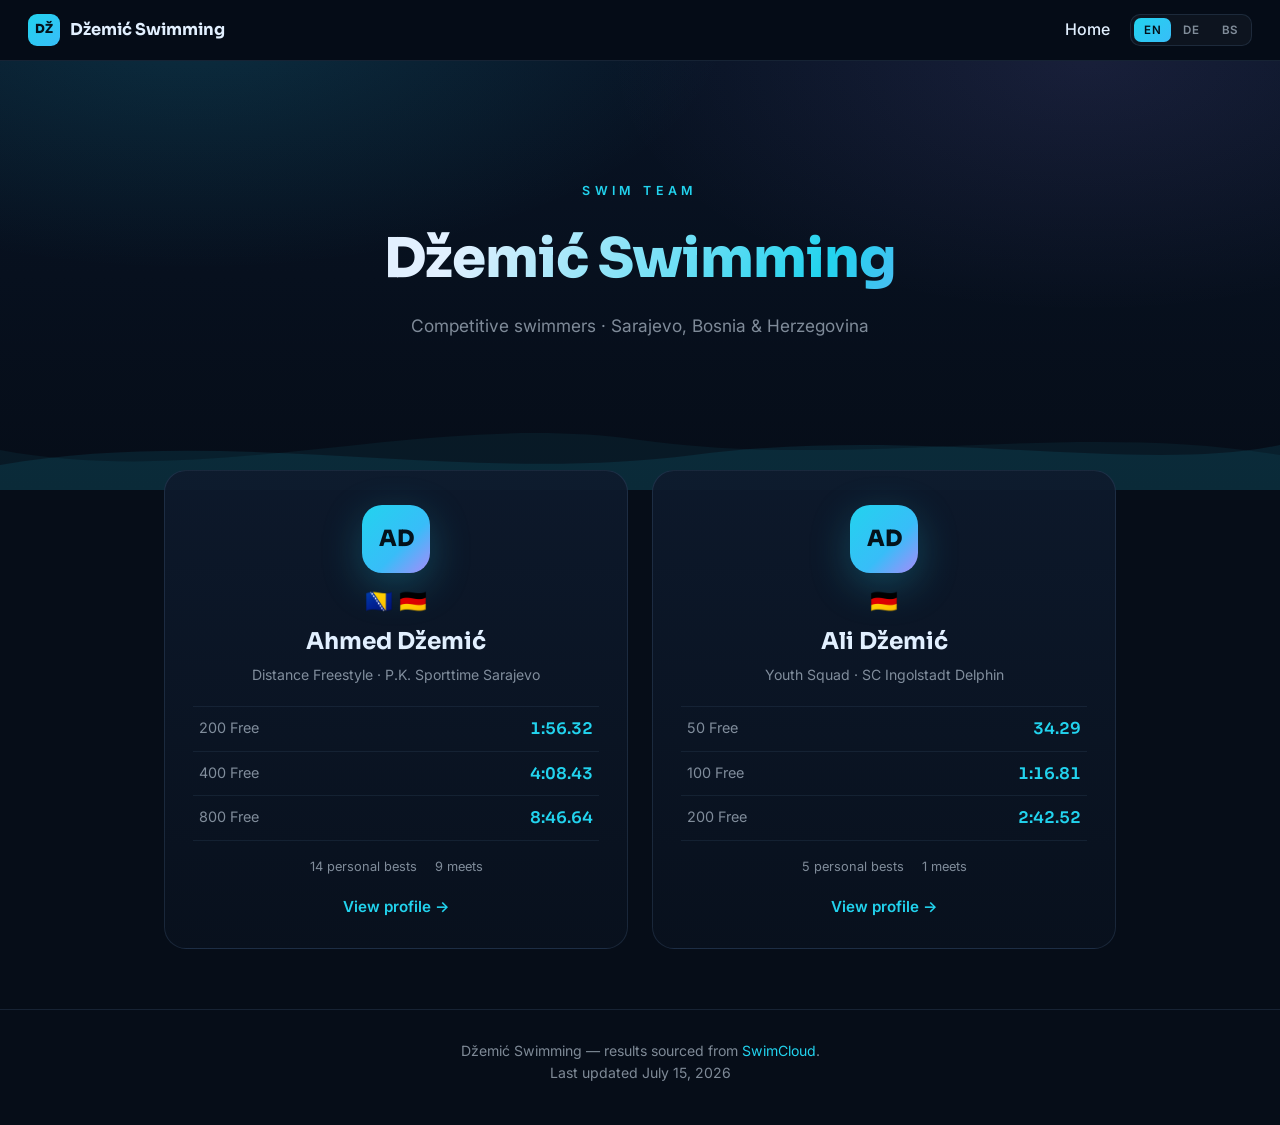
==== index.html @ b39e2da3 "🌐 Auto-deploy from swimmers repo" ====
<!DOCTYPE html>
<html lang="en">
<head>
<meta charset="UTF-8">
<meta name="viewport" content="width=device-width, initial-scale=1.0">
<title>Džemić Swimming</title>
<meta name="description" content="Džemić Swimming — Competitive swimmers · Sarajevo, Bosnia &amp; Herzegovina">
<meta property="og:title" content="Džemić Swimming">
<meta property="og:description" content="Džemić Swimming — Competitive swimmers · Sarajevo, Bosnia &amp; Herzegovina">
<link rel="icon" href="data:image/svg+xml,<svg xmlns=%22http://www.w3.org/2000/svg%22 viewBox=%220 0 100 100%22><text y=%22.9em%22 font-size=%2290%22>🏊</text></svg>">
<link rel="preconnect" href="https://fonts.googleapis.com">
<link rel="preconnect" href="https://fonts.gstatic.com" crossorigin>
<link href="https://fonts.googleapis.com/css2?family=Sora:wght@400;600;700;800&family=Inter:wght@400;500;600&display=swap" rel="stylesheet">
<link rel="stylesheet" href="style.css?v=20260715132233">
<script src="i18n.js?v=20260715132233" defer></script>

</head>
<body>
<nav class="topnav">
  <a class="brand" href="index.html"><span class="brand-mark">DŽ</span> Džemić Swimming</a>
  <div class="navlinks">
    <a href="index.html" class="active" data-i18n="home">Home</a>
    <div class="lang-switch" role="group" aria-label="Language"><button type="button" data-lang="en" class="active">EN</button><button type="button" data-lang="de">DE</button><button type="button" data-lang="bs">BS</button></div>
  </div>
</nav>
<header class="hero home">
  <div class="hero-inner">
    <p class="kicker" data-i18n="swimTeam">Swim Team</p>
    <h1 class="site-title">Džemić Swimming</h1>
    <p class="tagline" data-i18n="siteTagline">Competitive swimmers · Sarajevo, Bosnia &amp; Herzegovina</p>
  </div>
  <div class="wave" aria-hidden="true"><svg viewBox="0 0 1440 90" preserveAspectRatio="none"><path d="M0,50 C240,90 480,10 720,40 C960,70 1200,20 1440,55 L1440,90 L0,90 Z" fill="rgba(34,211,238,0.06)"/><path d="M0,65 C260,25 520,85 780,55 C1040,25 1280,75 1440,45 L1440,90 L0,90 Z" fill="rgba(34,211,238,0.09)"/></svg></div>
</header>
<main class="container">
  <div class="swimmer-grid"><a class="swimmer-card" href="ahmed-dzemic.html">
  <div class="avatar sm">AD</div>
  <p class="hero-flags">🇧🇦 🇩🇪</p>
  <h2>Ahmed Džemić</h2>
  <p class="card-sub"><span data-i18n="spec.ahmed-dzemic">Distance Freestyle</span> · P.K. Sporttime Sarajevo</p>
  <ul class="card-pbs"><li><span class="ev">200 Free</span><span class="time">1:56.32</span></li><li><span class="ev">400 Free</span><span class="time">4:08.43</span></li><li><span class="ev">800 Free</span><span class="time">8:46.64</span></li></ul>
  <div class="card-meta"><span>14 <span data-i18n="personalBests">personal bests</span></span><span>9 <span data-i18n="meets">meets</span></span></div>
  <span class="card-cta" data-i18n="viewProfile">View profile →</span>
</a><a class="swimmer-card" href="ali-dzemic.html">
  <div class="avatar sm">AD</div>
  <p class="hero-flags">🇩🇪</p>
  <h2>Ali Džemić</h2>
  <p class="card-sub"><span data-i18n="youthSquad">Youth Squad</span> · SC Ingolstadt Delphin</p>
  <ul class="card-pbs"><li><span class="ev">50 Free</span><span class="time">34.29</span></li><li><span class="ev">100 Free</span><span class="time">1:16.81</span></li><li><span class="ev">200 Free</span><span class="time">2:42.52</span></li></ul>
  <div class="card-meta"><span>5 <span data-i18n="personalBests">personal bests</span></span><span>1 <span data-i18n="meets">meets</span></span></div>
  <span class="card-cta" data-i18n="viewProfile">View profile →</span>
</a></div>
</main>
<footer class="footer">
  <p>Džemić Swimming — <span data-i18n="footerSrc">results sourced from</span> <a href="https://www.swimcloud.com" target="_blank" rel="noopener">SwimCloud</a>.</p>
  <p class="muted"><span data-i18n="lastUpdated">Last updated</span> July 15, 2026</p>
</footer>
</body>
</html>
---- style.css ----
:root {
  --bg: #060d18;
  --bg-soft: #0b1626;
  --card: rgba(255, 255, 255, 0.035);
  --border: rgba(148, 197, 255, 0.12);
  --text: #e2f0ff;
  --muted: rgba(226, 240, 255, 0.55);
  --accent: #22d3ee;
  --accent-2: #38bdf8;
  --violet: #a78bfa;
  --radius: 16px;
}

* { box-sizing: border-box; margin: 0; padding: 0; }

html { scroll-behavior: smooth; }

body {
  background: var(--bg);
  color: var(--text);
  font-family: "Inter", -apple-system, sans-serif;
  line-height: 1.6;
  -webkit-font-smoothing: antialiased;
}

h1, h2, h3, .brand, .stat-time { font-family: "Sora", "Inter", sans-serif; }

a { color: var(--accent); text-decoration: none; }

.muted { color: var(--muted); }
.right { text-align: right; }

/* ---- Nav ---- */
.topnav {
  position: sticky;
  top: 0;
  z-index: 20;
  display: flex;
  justify-content: space-between;
  align-items: center;
  padding: 14px 28px;
  background: rgba(6, 13, 24, 0.8);
  backdrop-filter: blur(12px);
  border-bottom: 1px solid var(--border);
}
.brand {
  color: var(--text);
  font-weight: 700;
  font-size: 1.02rem;
  display: flex;
  align-items: center;
  gap: 10px;
}
.brand-mark {
  display: inline-grid;
  place-items: center;
  width: 32px;
  height: 32px;
  border-radius: 9px;
  font-size: 0.78rem;
  font-weight: 800;
  color: #04121b;
  background: linear-gradient(135deg, var(--accent), var(--accent-2));
}
.navlinks { display: flex; align-items: center; gap: 20px; }
.navlinks a { color: var(--muted); font-weight: 500; }
.navlinks a.active, .navlinks a:hover { color: var(--text); }

.lang-switch {
  display: flex;
  gap: 2px;
  padding: 3px;
  border-radius: 10px;
  border: 1px solid var(--border);
  background: var(--card);
}
.lang-switch button {
  border: none;
  background: transparent;
  color: var(--muted);
  font: 600 0.72rem "Inter", sans-serif;
  letter-spacing: 0.06em;
  padding: 5px 10px;
  border-radius: 7px;
  cursor: pointer;
  transition: color 0.15s ease, background 0.15s ease;
}
.lang-switch button:hover { color: var(--text); }
.lang-switch button.active {
  color: #04121b;
  background: linear-gradient(135deg, var(--accent), var(--accent-2));
}

/* ---- Hero ---- */
.hero {
  position: relative;
  overflow: hidden;
  padding: 84px 24px 120px;
  text-align: center;
  background:
    radial-gradient(900px 420px at 15% -10%, rgba(34, 211, 238, 0.14), transparent 60%),
    radial-gradient(800px 420px at 85% 0%, rgba(167, 139, 250, 0.1), transparent 60%),
    linear-gradient(180deg, #081324, var(--bg));
}
.hero.home { padding: 120px 24px 150px; }
.hero-inner { position: relative; z-index: 2; max-width: 900px; margin: 0 auto; }
.hero h1 { font-size: clamp(2.1rem, 5.5vw, 3.4rem); font-weight: 800; letter-spacing: -0.02em; }
.site-title {
  background: linear-gradient(120deg, #e2f0ff 30%, var(--accent) 70%, var(--violet));
  -webkit-background-clip: text;
  background-clip: text;
  color: transparent;
}
.kicker {
  text-transform: uppercase;
  letter-spacing: 0.35em;
  font-size: 0.78rem;
  color: var(--accent);
  font-weight: 600;
  margin-bottom: 14px;
}
.tagline { color: var(--muted); font-size: 1.08rem; margin-top: 10px; }
.hero-flags { font-size: 1.4rem; margin-bottom: 4px; }

.wave { position: absolute; inset: auto 0 0 0; z-index: 1; }
.wave svg { display: block; width: 100%; height: 90px; }

.avatar {
  display: inline-grid;
  place-items: center;
  width: 96px;
  height: 96px;
  margin-bottom: 16px;
  border-radius: 28px;
  font-family: "Sora", sans-serif;
  font-size: 2rem;
  font-weight: 800;
  color: #04121b;
  background: linear-gradient(135deg, var(--accent), var(--accent-2) 60%, var(--violet));
  box-shadow: 0 12px 40px rgba(34, 211, 238, 0.25);
}
.avatar.sm { width: 68px; height: 68px; font-size: 1.4rem; border-radius: 20px; margin-bottom: 10px; }

.chips { display: flex; flex-wrap: wrap; gap: 8px; justify-content: center; margin-top: 18px; }
.chip {
  padding: 6px 14px;
  border-radius: 999px;
  border: 1px solid var(--border);
  background: var(--card);
  color: var(--muted);
  font-size: 0.85rem;
  font-weight: 500;
}

.goal-banner {
  display: inline-block;
  margin-top: 20px;
  padding: 10px 20px;
  border-radius: 12px;
  border: 1px solid rgba(34, 211, 238, 0.3);
  background: rgba(34, 211, 238, 0.08);
  font-size: 0.95rem;
}
.goal-label {
  text-transform: uppercase;
  font-size: 0.72rem;
  letter-spacing: 0.15em;
  font-weight: 700;
  color: var(--accent);
  margin-right: 8px;
}

.stat-grid {
  display: grid;
  grid-template-columns: repeat(auto-fit, minmax(150px, 1fr));
  gap: 14px;
  max-width: 620px;
  margin: 30px auto 0;
}
.stat-card {
  padding: 18px 12px;
  border-radius: var(--radius);
  border: 1px solid var(--border);
  background: var(--card);
  backdrop-filter: blur(8px);
}
.stat-event { color: var(--muted); font-size: 0.82rem; font-weight: 600; text-transform: uppercase; letter-spacing: 0.08em; }
.stat-time { font-size: 1.55rem; font-weight: 700; color: var(--accent); margin: 4px 0 2px; font-variant-numeric: tabular-nums; }
.stat-course { font-size: 0.72rem; color: var(--muted); letter-spacing: 0.1em; }

.hero-links { margin-top: 28px; display: flex; gap: 12px; justify-content: center; flex-wrap: wrap; }
.btn {
  display: inline-block;
  padding: 10px 22px;
  border-radius: 12px;
  font-weight: 600;
  font-size: 0.92rem;
  color: #04121b;
  background: linear-gradient(135deg, var(--accent), var(--accent-2));
  transition: transform 0.15s ease, box-shadow 0.15s ease;
}
.btn:hover { transform: translateY(-2px); box-shadow: 0 10px 30px rgba(34, 211, 238, 0.3); }
.btn.ghost { background: var(--card); color: var(--text); border: 1px solid var(--border); }

/* ---- Layout ---- */
.container { max-width: 1000px; margin: 0 auto; padding: 20px 24px 60px; }
.section { margin-top: 56px; }
.section h2 { font-size: 1.5rem; font-weight: 700; margin-bottom: 24px; letter-spacing: -0.01em; }
.section-kicker {
  display: block;
  font-size: 0.75rem;
  text-transform: uppercase;
  letter-spacing: 0.25em;
  color: var(--accent);
  margin-bottom: 4px;
}

/* ---- Goals ---- */
.goals-grid {
  list-style: none;
  display: grid;
  grid-template-columns: repeat(auto-fit, minmax(280px, 1fr));
  gap: 16px;
}
.goal-card {
  display: flex;
  align-items: flex-start;
  gap: 14px;
  padding: 18px 20px;
  border-radius: var(--radius);
  border: 1px solid var(--border);
  background: var(--card);
  transition: border-color 0.2s ease, transform 0.2s ease;
}
.goal-card:hover { border-color: rgba(34, 211, 238, 0.35); transform: translateY(-2px); }
.goal-card p { font-weight: 500; font-size: 0.95rem; }
.goal-num {
  font-family: "Sora", sans-serif;
  font-size: 1.15rem;
  font-weight: 800;
  line-height: 1.4;
  background: linear-gradient(135deg, var(--accent), var(--violet));
  -webkit-background-clip: text;
  background-clip: text;
  color: transparent;
}

/* ---- PB tables ---- */
.pb-grid { display: grid; grid-template-columns: repeat(auto-fit, minmax(300px, 1fr)); gap: 20px; }
.pb-card {
  border: 1px solid var(--border);
  border-radius: var(--radius);
  background: var(--card);
  overflow: hidden;
}
.pb-card-head {
  display: flex;
  justify-content: space-between;
  align-items: center;
  padding: 16px 20px;
  border-bottom: 1px solid var(--border);
  background: rgba(255, 255, 255, 0.02);
}
.pb-card-head h3 { font-size: 1.02rem; }
.course-tag {
  font-size: 0.72rem;
  font-weight: 700;
  letter-spacing: 0.08em;
  color: var(--accent);
  padding: 4px 10px;
  border-radius: 999px;
  border: 1px solid rgba(34, 211, 238, 0.3);
}
.pb-table, .meet-table { width: 100%; border-collapse: collapse; }
.pb-table td, .meet-table td { padding: 11px 20px; border-top: 1px solid rgba(148, 197, 255, 0.06); }
.pb-table tr:first-child td { border-top: none; }
.pb-table tr:hover td, .meet-table tr:hover td { background: rgba(34, 211, 238, 0.04); }
td.ev { color: var(--muted); font-weight: 500; }
.pb-meta { font-size: 0.72rem; color: rgba(226, 240, 255, 0.38); margin-top: 2px; line-height: 1.4; }
td.time {
  text-align: right;
  font-family: "Sora", sans-serif;
  font-weight: 600;
  font-variant-numeric: tabular-nums;
  white-space: nowrap;
}
.course-mini { font-size: 0.68rem; color: var(--accent); letter-spacing: 0.08em; margin-left: 6px; }

/* ---- Charts ---- */
.chart-grid { display: grid; grid-template-columns: repeat(auto-fit, minmax(320px, 1fr)); gap: 20px; }
.chart-card {
  border: 1px solid var(--border);
  border-radius: var(--radius);
  background: var(--card);
  padding: 18px 18px 12px;
}
.chart-card h3 { font-size: 0.98rem; margin-bottom: 10px; }
.chart-wrap { position: relative; height: 220px; }

/* ---- Timeline ---- */
.timeline { position: relative; padding-left: 26px; }
.timeline::before {
  content: "";
  position: absolute;
  left: 7px;
  top: 8px;
  bottom: 8px;
  width: 2px;
  background: linear-gradient(180deg, var(--accent), rgba(34, 211, 238, 0.05));
}
.meet { position: relative; margin-bottom: 22px; }
.meet-dot {
  position: absolute;
  left: -26px;
  top: 24px;
  width: 16px;
  height: 16px;
  border-radius: 50%;
  background: var(--bg);
  border: 3px solid var(--accent);
}
.meet-card {
  border: 1px solid var(--border);
  border-radius: var(--radius);
  background: var(--card);
  overflow: hidden;
}
.meet-head {
  display: flex;
  justify-content: space-between;
  align-items: flex-start;
  gap: 14px;
  padding: 16px 20px 12px;
}
.meet-head h3 { font-size: 1.02rem; }
.meet-loc { color: var(--muted); font-size: 0.85rem; }
.meet-date {
  white-space: nowrap;
  font-size: 0.8rem;
  font-weight: 600;
  color: var(--muted);
  padding: 4px 12px;
  border-radius: 999px;
  border: 1px solid var(--border);
}
.meet-table td { font-size: 0.92rem; }

.place {
  display: inline-block;
  min-width: 42px;
  text-align: center;
  padding: 3px 10px;
  border-radius: 999px;
  font-size: 0.78rem;
  font-weight: 700;
  border: 1px solid var(--border);
  color: var(--muted);
}
.place.gold { background: rgba(250, 204, 21, 0.12); border-color: rgba(250, 204, 21, 0.45); color: #fde047; }
.place.silver { background: rgba(203, 213, 225, 0.1); border-color: rgba(203, 213, 225, 0.4); color: #e2e8f0; }
.place.bronze { background: rgba(217, 119, 6, 0.12); border-color: rgba(217, 119, 6, 0.45); color: #fbbf77; }

.imp { font-size: 0.8rem; font-weight: 600; font-variant-numeric: tabular-nums; white-space: nowrap; }
.imp.faster { color: #4ade80; }
.imp.slower { color: #f87171; }

/* ---- Home cards ---- */
.swimmer-grid {
  display: grid;
  grid-template-columns: repeat(auto-fit, minmax(300px, 1fr));
  gap: 24px;
  margin-top: -40px;
  position: relative;
  z-index: 3;
}
.swimmer-card {
  display: flex;
  flex-direction: column;
  align-items: center;
  text-align: center;
  padding: 34px 28px 28px;
  border-radius: 22px;
  border: 1px solid var(--border);
  background: linear-gradient(180deg, rgba(14, 26, 45, 0.9), rgba(9, 17, 30, 0.9));
  color: var(--text);
  transition: transform 0.2s ease, border-color 0.2s ease, box-shadow 0.2s ease;
}
.swimmer-card:hover {
  transform: translateY(-5px);
  border-color: rgba(34, 211, 238, 0.4);
  box-shadow: 0 20px 50px rgba(4, 10, 20, 0.6);
}
.swimmer-card h2 { font-size: 1.45rem; font-weight: 700; }
.card-sub { color: var(--muted); font-size: 0.88rem; margin-top: 4px; }
.card-pbs { list-style: none; width: 100%; margin: 20px 0 16px; }
.card-pbs li {
  display: flex;
  justify-content: space-between;
  padding: 9px 6px;
  border-top: 1px solid rgba(148, 197, 255, 0.08);
}
.card-pbs li:last-child { border-bottom: 1px solid rgba(148, 197, 255, 0.08); }
.card-pbs .ev { color: var(--muted); font-size: 0.9rem; }
.card-pbs .time { font-family: "Sora", sans-serif; font-weight: 600; color: var(--accent); font-variant-numeric: tabular-nums; }
.card-meta { display: flex; gap: 18px; color: var(--muted); font-size: 0.8rem; margin-bottom: 18px; }
.card-cta { font-weight: 600; color: var(--accent); font-size: 0.95rem; }

/* ---- Footer ---- */
.footer {
  border-top: 1px solid var(--border);
  padding: 30px 24px 40px;
  text-align: center;
  color: var(--muted);
  font-size: 0.88rem;
}

/* ---- SCY college times ---- */
.scy-table th {
  text-align: right;
  font-size: 0.7rem;
  text-transform: uppercase;
  letter-spacing: 0.1em;
  color: var(--muted);
  padding: 12px 20px;
  border-bottom: 1px solid var(--border);
  background: rgba(255, 255, 255, 0.02);
}
.scy-table th.ev { text-align: left; }
.scy-table td.scy { color: var(--accent); }
.scy-note { margin-top: 12px; color: var(--muted); font-size: 0.8rem; max-width: 640px; }
.std-badge {
  display: inline-block;
  padding: 3px 10px;
  border-radius: 999px;
  font-size: 0.75rem;
  font-weight: 700;
  white-space: nowrap;
  border: 1px solid var(--border);
  color: var(--muted);
}
.std-badge.d1 { background: rgba(250, 204, 21, 0.12); border-color: rgba(250, 204, 21, 0.45); color: #fde047; }
.std-badge.d2 { background: rgba(74, 222, 128, 0.1); border-color: rgba(74, 222, 128, 0.4); color: #4ade80; }

/* ---- Videos ---- */
.video-grid { display: grid; grid-template-columns: repeat(auto-fit, minmax(300px, 1fr)); gap: 20px; }
.video-card {
  border: 1px solid var(--border);
  border-radius: var(--radius);
  background: var(--card);
  overflow: hidden;
}
.video-wrap { position: relative; aspect-ratio: 16 / 9; }
.video-wrap iframe { position: absolute; inset: 0; width: 100%; height: 100%; border: none; }
.video-title { padding: 12px 16px; font-weight: 600; font-size: 0.92rem; }

/* ---- Recruiting ---- */
.rec-card {
  border: 1px solid rgba(34, 211, 238, 0.25);
  border-radius: var(--radius);
  background: linear-gradient(135deg, rgba(34,211,238,0.05), rgba(167,139,250,0.05));
  padding: 32px;
  display: flex;
  flex-direction: column;
  gap: 24px;
}
.rec-intro {
  display: flex;
  align-items: center;
  gap: 18px;
}
.rec-intro p {
  font-size: 1.05rem;
  font-weight: 500;
  color: var(--muted);
}
.rec-avatar {
  flex-shrink: 0;
  display: inline-grid;
  place-items: center;
  width: 52px;
  height: 52px;
  border-radius: 14px;
  font-family: "Sora", sans-serif;
  font-size: 1.1rem;
  font-weight: 800;
  color: #04121b;
  background: linear-gradient(135deg, var(--accent), var(--violet));
}
.rec-rows { display: flex; flex-direction: column; gap: 0; }
.rec-row {
  display: flex;
  justify-content: space-between;
  align-items: center;
  padding: 12px 0;
  border-top: 1px solid rgba(148,197,255,0.08);
}
.rec-row:last-child { border-bottom: 1px solid rgba(148,197,255,0.08); }
.rec-label { color: var(--muted); font-size: 0.88rem; font-weight: 500; }
.rec-val { font-weight: 600; font-size: 0.95rem; }
.rec-btns { display: flex; gap: 12px; flex-wrap: wrap; }

@media (max-width: 560px) {
  .hero { padding: 56px 18px 100px; }
  .meet-head { flex-direction: column; }
  .timeline { padding-left: 22px; }
  .pb-table td, .meet-table td { padding: 10px 14px; }
  .topnav { padding: 12px 16px; }
}
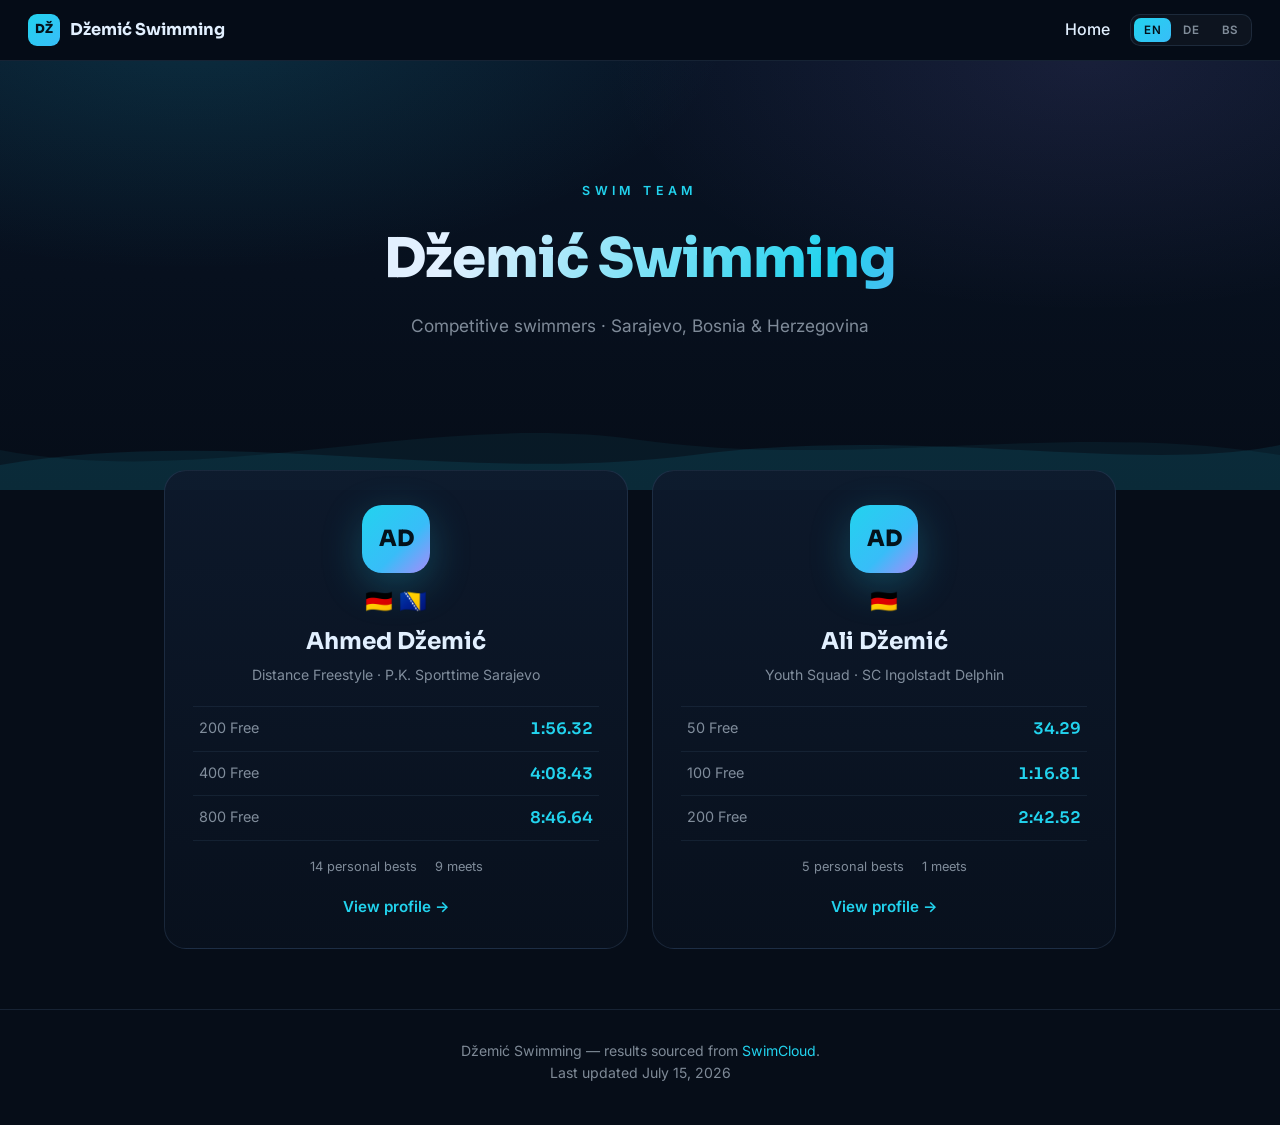
==== commit fe93d4ca: "🌐 Update website" ====
--- a/index.html
+++ b/index.html
@@ -11,8 +11,8 @@
 <link rel="preconnect" href="https://fonts.googleapis.com">
 <link rel="preconnect" href="https://fonts.gstatic.com" crossorigin>
 <link href="https://fonts.googleapis.com/css2?family=Sora:wght@400;600;700;800&family=Inter:wght@400;500;600&display=swap" rel="stylesheet">
-<link rel="stylesheet" href="style.css?v=20260715132233">
-<script src="i18n.js?v=20260715132233" defer></script>
+<link rel="stylesheet" href="style.css?v=20260715152454">
+<script src="i18n.js?v=20260715152454" defer></script>
 
 </head>
 <body>
@@ -34,7 +34,7 @@
 <main class="container">
   <div class="swimmer-grid"><a class="swimmer-card" href="ahmed-dzemic.html">
   <div class="avatar sm">AD</div>
-  <p class="hero-flags">🇧🇦 🇩🇪</p>
+  <p class="hero-flags">🇩🇪 🇧🇦</p>
   <h2>Ahmed Džemić</h2>
   <p class="card-sub"><span data-i18n="spec.ahmed-dzemic">Distance Freestyle</span> · P.K. Sporttime Sarajevo</p>
   <ul class="card-pbs"><li><span class="ev">200 Free</span><span class="time">1:56.32</span></li><li><span class="ev">400 Free</span><span class="time">4:08.43</span></li><li><span class="ev">800 Free</span><span class="time">8:46.64</span></li></ul>
